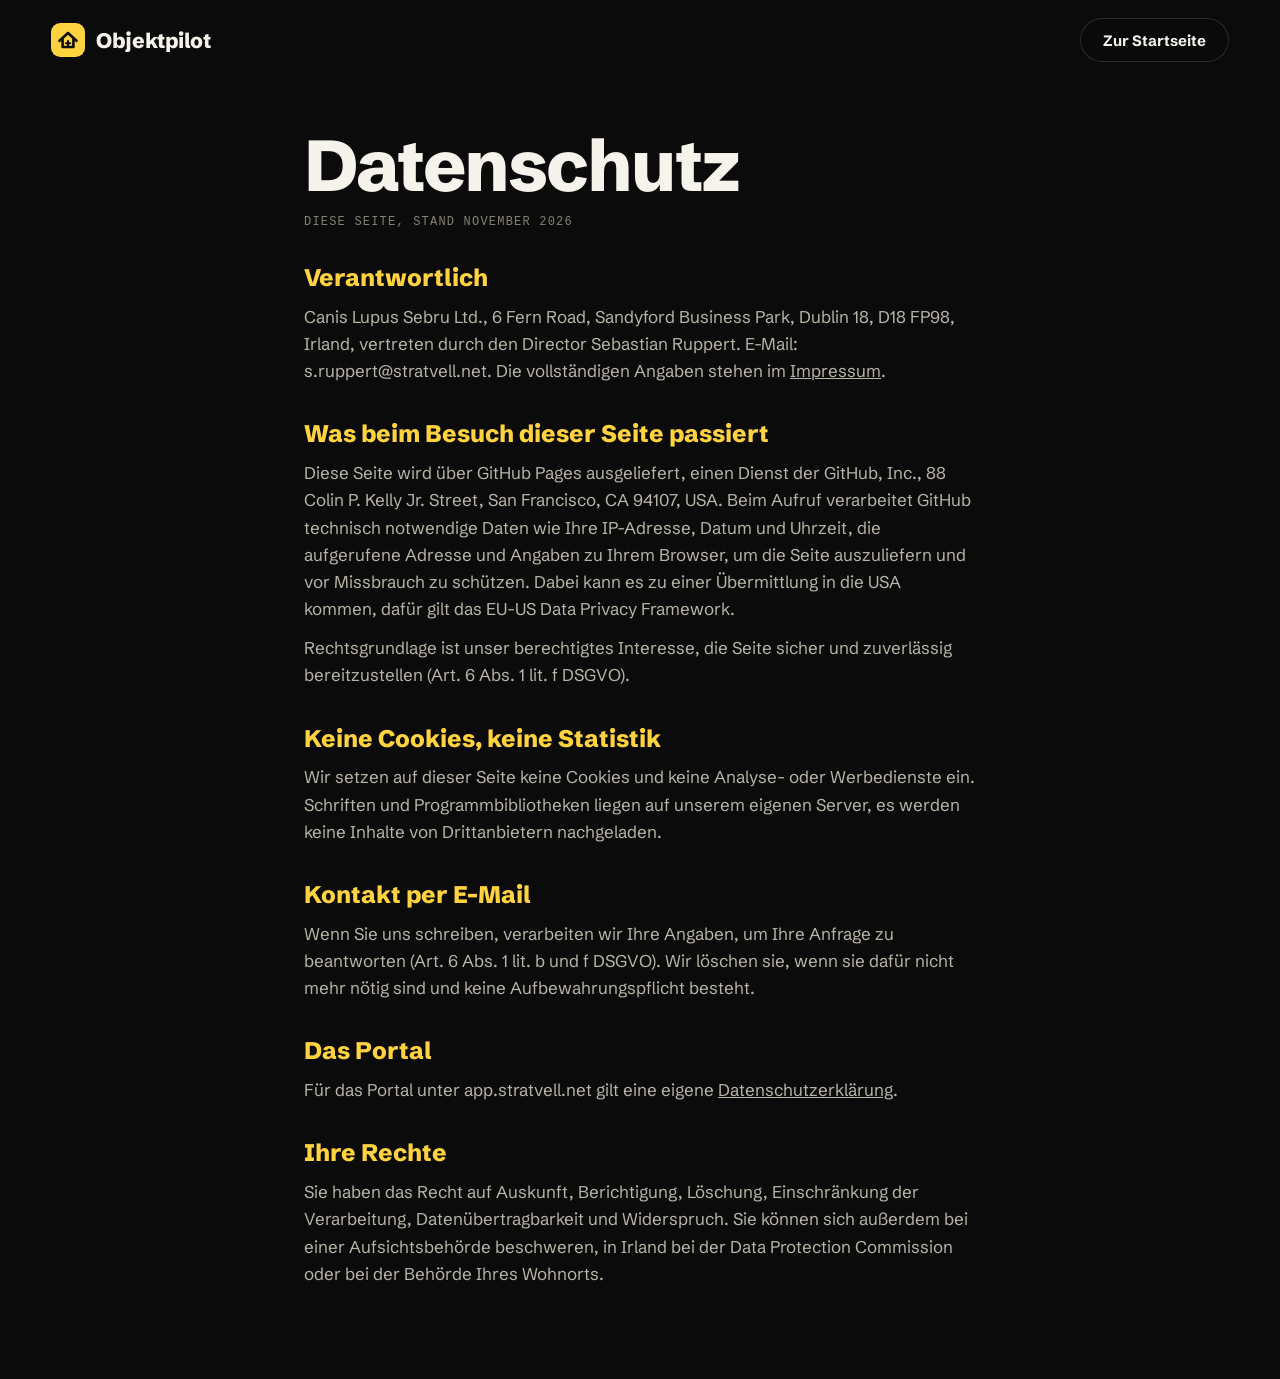
==== datenschutz.html @ 286008e8 "Landingpage Objektpilot für Vertriebe" ====
<!doctype html>
<html lang="de">
<head>
<meta charset="utf-8">
<meta name="viewport" content="width=device-width, initial-scale=1, viewport-fit=cover">
<title>Datenschutz | Objektpilot</title>
<meta name="robots" content="noindex">
<meta name="theme-color" content="#0B0B0B">
<link rel="icon" type="image/svg+xml" href="favicon.svg">
<link rel="stylesheet" href="assets/site.css?v=1">
</head>
<body>
<header class="nav">
  <a class="brand" href="./" aria-label="Objektpilot, zur Startseite">
    <svg width="34" height="34" viewBox="0 0 44 44" aria-hidden="true"><rect width="44" height="44" rx="12" fill="#FFD23F"/><path d="M11 23 L22 13 L33 23" fill="none" stroke="#111" stroke-width="3.4" stroke-linecap="round" stroke-linejoin="round"/><path d="M15 21 V31 H29 V21" fill="none" stroke="#111" stroke-width="3.4" stroke-linecap="round" stroke-linejoin="round"/><path d="M22 23.5 V29 M19.25 26.25 H24.75" stroke="#111" stroke-width="2.8" stroke-linecap="round"/></svg>
    <span>Objektpilot</span>
  </a>
  <nav><a class="pill pill-line" href="./">Zur Startseite</a></nav>
</header>
<main class="legal">
  <h1>Datenschutz</h1>
  <p class="date">Diese Seite, Stand November 2026</p>

  <h2>Verantwortlich</h2>
  <p>Canis Lupus Sebru Ltd., 6 Fern Road, Sandyford Business Park, Dublin 18, D18 FP98, Irland, vertreten durch den Director Sebastian Ruppert. E-Mail: s.ruppert@stratvell.net. Die vollständigen Angaben stehen im <a href="https://app.stratvell.net/impressum.html">Impressum</a>.</p>

  <h2>Was beim Besuch dieser Seite passiert</h2>
  <p>Diese Seite wird über GitHub Pages ausgeliefert, einen Dienst der GitHub, Inc., 88 Colin P. Kelly Jr. Street, San Francisco, CA 94107, USA. Beim Aufruf verarbeitet GitHub technisch notwendige Daten wie Ihre IP-Adresse, Datum und Uhrzeit, die aufgerufene Adresse und Angaben zu Ihrem Browser, um die Seite auszuliefern und vor Missbrauch zu schützen. Dabei kann es zu einer Übermittlung in die USA kommen, dafür gilt das EU-US Data Privacy Framework.</p>
  <p>Rechtsgrundlage ist unser berechtigtes Interesse, die Seite sicher und zuverlässig bereitzustellen (Art. 6 Abs. 1 lit. f DSGVO).</p>

  <h2>Keine Cookies, keine Statistik</h2>
  <p>Wir setzen auf dieser Seite keine Cookies und keine Analyse- oder Werbedienste ein. Schriften und Programmbibliotheken liegen auf unserem eigenen Server, es werden keine Inhalte von Drittanbietern nachgeladen.</p>

  <h2>Kontakt per E-Mail</h2>
  <p>Wenn Sie uns schreiben, verarbeiten wir Ihre Angaben, um Ihre Anfrage zu beantworten (Art. 6 Abs. 1 lit. b und f DSGVO). Wir löschen sie, wenn sie dafür nicht mehr nötig sind und keine Aufbewahrungspflicht besteht.</p>

  <h2>Das Portal</h2>
  <p>Für das Portal unter app.stratvell.net gilt eine eigene <a href="https://app.stratvell.net/datenschutz.html">Datenschutzerklärung</a>.</p>

  <h2>Ihre Rechte</h2>
  <p>Sie haben das Recht auf Auskunft, Berichtigung, Löschung, Einschränkung der Verarbeitung, Datenübertragbarkeit und Widerspruch. Sie können sich außerdem bei einer Aufsichtsbehörde beschweren, in Irland bei der Data Protection Commission oder bei der Behörde Ihres Wohnorts.</p>
</main>
</body>
</html>
---- assets/site.css ----
/* Objektpilot · Landingpage. Schwarz und Gelb wie das Portal, Scroll-Geschichte wie stratvell.net. */
@font-face{font-family:"Schibsted Grotesk";src:url(fonts/SchibstedGrotesk-latin.woff2) format("woff2");font-weight:400 900;font-display:swap;unicode-range:U+0000-00FF,U+0131,U+0152-0153,U+02BB-02BC,U+02C6,U+02DA,U+02DC,U+0304,U+0308,U+0329,U+2000-206F,U+20AC,U+2122,U+2191,U+2193,U+2212,U+2215,U+FEFF,U+FFFD}
@font-face{font-family:"Schibsted Grotesk";src:url(fonts/SchibstedGrotesk-latin-ext.woff2) format("woff2");font-weight:400 900;font-display:swap;unicode-range:U+0100-02BA,U+02BD-02C5,U+02C7-02CC,U+02CE-02D7,U+02DD-02FF,U+1E00-1E9F,U+20A0-20AB,U+20AD-20C0}
@font-face{font-family:"Geist Mono";src:url(fonts/GeistMono-Variable.woff2) format("woff2");font-weight:100 900;font-display:swap}

:root{
  --y:#FFD23F;--y-2:#F2BE00;--bg:#0B0B0B;--bg-2:#141414;--card:#181818;
  --ink:#F5F3EC;--ink-2:#B8B4A8;--ink-3:#85826F;--line:rgba(245,243,236,.14);
  --f-sans:"Schibsted Grotesk",system-ui,-apple-system,"Segoe UI",sans-serif;
  --f-mono:"Geist Mono",ui-monospace,Menlo,monospace;
  --gutter:clamp(20px,4vw,64px);
  --ease:cubic-bezier(.16,1,.3,1);
  color-scheme:dark;
}
*{box-sizing:border-box}
html{background:var(--bg);-webkit-text-size-adjust:100%}
html.lenis,html.lenis body{height:auto}
.lenis.lenis-smooth{scroll-behavior:auto!important}
body{margin:0;color:var(--ink);background:var(--bg);font:400 17px/1.6 var(--f-sans);-webkit-font-smoothing:antialiased;overflow-x:hidden}
a{color:inherit}
h1,h2,h3,p,ul{margin:0;padding:0}
h1,h2,h3{text-wrap:balance}
p,li{text-wrap:pretty}
::selection{background:var(--y);color:#111}
.y{color:var(--y)}

#scene{position:fixed;top:0;left:0;width:100%;height:100vh;height:100lvh;display:block;z-index:0;opacity:0;transition:opacity 1.2s ease}
#scene.on{opacity:1}
.veil{position:fixed;inset:0;z-index:1;pointer-events:none;background:radial-gradient(120% 90% at 50% 45%,transparent 50%,rgba(0,0,0,.6) 100%)}
.no-webgl #scene{display:none}
.no-webgl body{background:radial-gradient(70% 55% at 78% 30%,#2a2309,#0B0B0B 70%) fixed}

/* Lader: das Logo zeichnet sich */
.loader{position:fixed;inset:0;z-index:50;display:grid;place-items:center;background:var(--bg);transition:opacity .7s ease,visibility .7s}
.loader svg{width:88px;overflow:visible}
.loader rect{fill:var(--y);transform-origin:center;animation:pop .7s var(--ease) both}
.loader path{fill:none;stroke:#111;stroke-width:3.4;stroke-linecap:round;stroke-linejoin:round;stroke-dasharray:1;stroke-dashoffset:1;animation:draw .9s .25s var(--ease) forwards}
@keyframes pop{from{transform:scale(.6);opacity:0}}
@keyframes draw{to{stroke-dashoffset:0}}
body:not(.is-loading) .loader{opacity:0;visibility:hidden}

/* Navigation */
.nav{position:fixed;top:0;left:0;right:0;z-index:20;display:flex;align-items:center;justify-content:space-between;gap:16px;padding:18px var(--gutter)}
.brand{display:inline-flex;align-items:center;gap:11px;text-decoration:none;font:800 21px/1 var(--f-sans);letter-spacing:-.02em}
.brand small{font:400 11px/1 var(--f-mono);letter-spacing:.12em;text-transform:uppercase;color:var(--ink-3);margin-left:4px}
.nav nav{display:flex;align-items:center;gap:22px}
.nav-link{font:400 12px/1 var(--f-mono);letter-spacing:.08em;text-transform:uppercase;text-decoration:none;color:var(--ink-2)}
.nav-link:hover{color:var(--ink)}
.pill{display:inline-flex;align-items:center;justify-content:center;gap:8px;min-height:44px;padding:0 22px;border-radius:999px;font:700 15px/1 var(--f-sans);text-decoration:none;transition:transform .4s var(--ease),background .3s,color .3s,border-color .3s;border:0;cursor:pointer}
.pill:hover{transform:translateY(-2px)}
.pill:focus-visible,a:focus-visible,button:focus-visible{outline:2px solid var(--y);outline-offset:3px}
.pill-y{background:var(--y);color:#111}
.pill-y:hover{background:#ffe07a}
.pill-line{border:1px solid var(--line);color:var(--ink);background:rgba(11,11,11,.35)}
.pill-line:hover{border-color:var(--y)}
.pill-lg{min-height:58px;padding:0 30px;font-size:17px}

/* Fortschritt */
.rail{position:fixed;left:var(--gutter);bottom:26px;z-index:15;display:flex;align-items:center;gap:14px;font:400 11px/1 var(--f-mono);letter-spacing:.14em;text-transform:uppercase;color:var(--ink-2);transition:opacity .4s}
.rail-track{position:relative;width:120px;height:2px;background:var(--line);overflow:hidden;border-radius:2px}
.rail-track i{position:absolute;inset:0;background:var(--y);transform-origin:left;transform:scaleX(0)}
.rail.off{opacity:0}

/* Aufbau */
main{position:relative;z-index:10}
.wrap{width:100%;padding:0 var(--gutter)}
.s{position:relative;min-height:100vh;min-height:100svh}
.sticky{position:sticky;top:0;min-height:100vh;min-height:100svh;display:flex;flex-direction:column;justify-content:center;padding:90px var(--gutter)}
.center{text-align:center}

/* Start */
.s-hero{display:flex;flex-direction:column;justify-content:center;padding:120px var(--gutter) 90px}
.eyebrow{font:400 12px/1.5 var(--f-mono);letter-spacing:.14em;text-transform:uppercase;color:var(--y);margin-bottom:24px}
.display{font:800 clamp(44px,6.6vw,118px)/.98 var(--f-sans);letter-spacing:-.035em;max-width:min(64vw,1080px);text-shadow:0 2px 50px rgba(0,0,0,.6)}
.ln{display:block;overflow:hidden;padding-bottom:.08em;margin-bottom:-.08em}
.ln>span{display:block;transform:translateY(110%);transition:transform 1.3s var(--ease)}
.ln:nth-child(2)>span{transition-delay:.08s}.ln:nth-child(3)>span{transition-delay:.16s}.ln:nth-child(4)>span{transition-delay:.24s}
body.ready .ln>span{transform:none}
.lead{max-width:560px;margin-top:28px;color:var(--ink-2);font-size:clamp(17px,1.45vw,21px);text-shadow:0 1px 20px rgba(0,0,0,.9)}
.cta-row{display:flex;flex-wrap:wrap;gap:12px;margin-top:36px}
.cta-row.center{justify-content:center}
.marken{display:flex;flex-wrap:wrap;gap:8px;margin-top:40px;font:400 12px/1.4 var(--f-mono);letter-spacing:.04em;color:var(--ink-2)}
.marken span{padding:7px 12px;border:1px solid var(--line);border-radius:8px;background:rgba(11,11,11,.5)}
.scroll-hint{position:absolute;right:var(--gutter);bottom:24px;display:flex;align-items:center;gap:12px;font:400 11px/1 var(--f-mono);letter-spacing:.16em;text-transform:uppercase;color:var(--ink-2)}
.scroll-hint span{display:block;width:2px;height:38px;background:linear-gradient(var(--y),transparent);animation:drip 2.2s ease-in-out infinite;transform-origin:top}
@keyframes drip{0%{transform:scaleY(0)}55%{transform:scaleY(1)}100%{transform:scaleY(1);opacity:0}}

/* Einblenden */
.reveal{opacity:0;transform:translateY(34px);transition:opacity 1.1s var(--ease),transform 1.3s var(--ease)}
.reveal.in{opacity:1;transform:none}

/* Abschnitte mit Text neben dem Logo */
.s-step{height:170vh}
.panel{width:min(540px,100%)}
.right .panel{margin-left:auto}
.num{font:400 13px/1 var(--f-mono);letter-spacing:.16em;color:var(--y);margin-bottom:18px}
.title{font:800 clamp(34px,3.7vw,64px)/1.02 var(--f-sans);letter-spacing:-.03em;margin-bottom:24px;text-shadow:0 2px 40px rgba(0,0,0,.8)}
.body{color:var(--ink);font-size:clamp(16px,1.25vw,19px);line-height:1.62;text-shadow:0 1px 18px rgba(0,0,0,.95)}
.body+.body{margin-top:14px}
.body.muted{color:var(--ink-2)}

/* Zahlen */
.fakten{display:grid;grid-template-columns:repeat(3,minmax(0,1fr));gap:14px;margin-top:34px;max-width:620px}
.fakt{border-top:2px solid var(--y);padding-top:14px}
.fakt b{display:block;font:800 clamp(28px,2.8vw,44px)/1 var(--f-sans);letter-spacing:-.03em}
.fakt span{display:block;margin-top:8px;font-size:14px;line-height:1.45;color:var(--ink-2)}
.fakt sup{font:400 10px/1 var(--f-mono);color:var(--ink-3)}

/* Nutzen als große Zeilen */
.s-nutzen{height:190vh}
.felder{list-style:none;margin-bottom:30px;max-width:min(54vw,1000px)}
.felder li{padding:14px 0;border-top:1px solid var(--line)}
.felder li:last-child{border-bottom:1px solid var(--line)}
.felder b{display:block;font:800 clamp(22px,2.5vw,42px)/1.08 var(--f-sans);letter-spacing:-.025em;text-shadow:0 2px 30px rgba(0,0,0,.8)}
.felder span{display:block;margin-top:6px;max-width:560px;color:var(--ink-2);font-size:clamp(15px,1.1vw,17px)}

/* Vertrauen */
.punkte{display:grid;gap:18px;margin-top:8px}
.punkt{display:grid;grid-template-columns:34px 1fr;gap:14px;align-items:start}
.punkt i{width:34px;height:34px;border-radius:10px;background:var(--y);color:#111;display:grid;place-items:center;font:800 15px/1 var(--f-sans);font-style:normal}
.punkt b{display:block;font-size:19px;margin-bottom:3px}
.punkt span{color:var(--ink-2);font-size:16px;line-height:1.55}

/* Ausprobieren */
.s-probe{padding:16vh var(--gutter)}
.karten{display:grid;grid-template-columns:repeat(3,minmax(0,1fr));gap:16px;margin-top:40px}
.karte{position:relative;display:flex;flex-direction:column;gap:12px;min-height:260px;padding:26px;border-radius:24px;background:rgba(24,24,24,.92);border:1px solid var(--line);text-decoration:none;transition:transform .5s var(--ease),border-color .3s}
.karte:hover{transform:translateY(-6px);border-color:var(--y)}
.karte .k-num{font:400 12px/1 var(--f-mono);letter-spacing:.14em;color:var(--y)}
.karte b{font:800 26px/1.1 var(--f-sans);letter-spacing:-.02em}
.karte span{color:var(--ink-2);font-size:16px}
.karte em{margin-top:auto;font:700 15px/1 var(--f-sans);font-style:normal;color:var(--y)}
.karte.gelb{background:var(--y);color:#111;border-color:var(--y)}
.karte.gelb .k-num,.karte.gelb em{color:#111}
.karte.gelb span{color:#3b3420}
.hinweis{margin-top:18px;font-size:14px;color:var(--ink-3)}

/* Kontakt */
.s-kontakt{display:flex;flex-direction:column;justify-content:flex-end;padding:0 var(--gutter) 12vh;min-height:120vh}
.kontakt-title{font:800 clamp(36px,4.6vw,84px)/1.02 var(--f-sans);letter-spacing:-.035em;max-width:1100px;margin:0 auto;text-shadow:0 2px 40px rgba(0,0,0,.85)}
.person{display:inline-flex;align-items:center;gap:14px;margin-top:30px;padding:10px 18px 10px 10px;border:1px solid var(--line);border-radius:999px;background:rgba(11,11,11,.6);text-align:left}
.person i{width:40px;height:40px;border-radius:50%;background:var(--y);color:#111;display:grid;place-items:center;font:800 14px/1 var(--f-sans);font-style:normal}
.person b{display:block;font-size:15px}
.person span{display:block;font-size:13px;color:var(--ink-2)}

/* Fuß */
.foot{position:relative;z-index:12;background:#070707;border-top:1px solid var(--line);padding:56px 0 30px;font-size:15px;color:var(--ink-2)}
.foot-grid{display:grid;grid-template-columns:2fr 1fr 1fr;gap:32px}
.foot-head{font:400 11px/1 var(--f-mono);letter-spacing:.16em;text-transform:uppercase;color:var(--y);margin-bottom:14px}
.foot a{text-decoration:none}
.foot a:hover{color:var(--ink);text-decoration:underline}
.foot ol{margin:0;padding-left:18px;font-size:13px;color:var(--ink-3)}
.foot p+p{margin-top:10px}
.copy{margin-top:40px;font:400 12px/1.5 var(--f-mono);color:var(--ink-3)}

/* Rechtstexte */
.legal{position:relative;z-index:2;max-width:720px;margin:0 auto;padding:130px 24px 80px}
.legal h1{font:800 clamp(40px,6vw,72px)/1 var(--f-sans);letter-spacing:-.03em;margin-bottom:14px}
.legal h2{font:800 24px/1.2 var(--f-sans);margin:36px 0 10px;color:var(--y)}
.legal p,.legal li{color:var(--ink-2)}
.legal p{margin:0 0 12px}
.legal ul{margin:0 0 12px;padding-left:20px}
.legal .date{font:400 12px/1 var(--f-mono);letter-spacing:.1em;text-transform:uppercase;color:var(--ink-3);margin-bottom:30px}

/* Mobil */
@media (max-width:900px){
  .karten{grid-template-columns:1fr}
  .karte{min-height:0}
  .foot-grid{grid-template-columns:1fr}
}
@media (max-width:760px){
  .nav nav .nav-link{display:none}
  .brand small{display:none}
  .nav .pill{min-height:38px;padding:0 14px;font-size:13px;white-space:nowrap}
  .display{max-width:none;font-size:clamp(30px,9vw,56px)}
  .ln>span{white-space:nowrap}
  .s-hero{justify-content:flex-end;padding:44vh var(--gutter) 70px}
  .sticky{justify-content:flex-end;padding:40vh var(--gutter) 60px}
  .panel{background:rgba(11,11,11,.88);border:1px solid var(--line);border-radius:22px;padding:22px}
  .right .panel{margin-left:0}
  .felder{max-width:none}
  .fakten{grid-template-columns:1fr 1fr}
  .s-step{height:150vh}
  .scroll-hint{display:none}
  .rail{display:none}
  .person{flex-wrap:wrap}
}
@media (prefers-reduced-motion:reduce){
  .reveal,.ln>span{transition:none;opacity:1;transform:none}
  .scroll-hint span{animation:none}
}
.s-nutzen .title{max-width:min(54vw,1000px)}
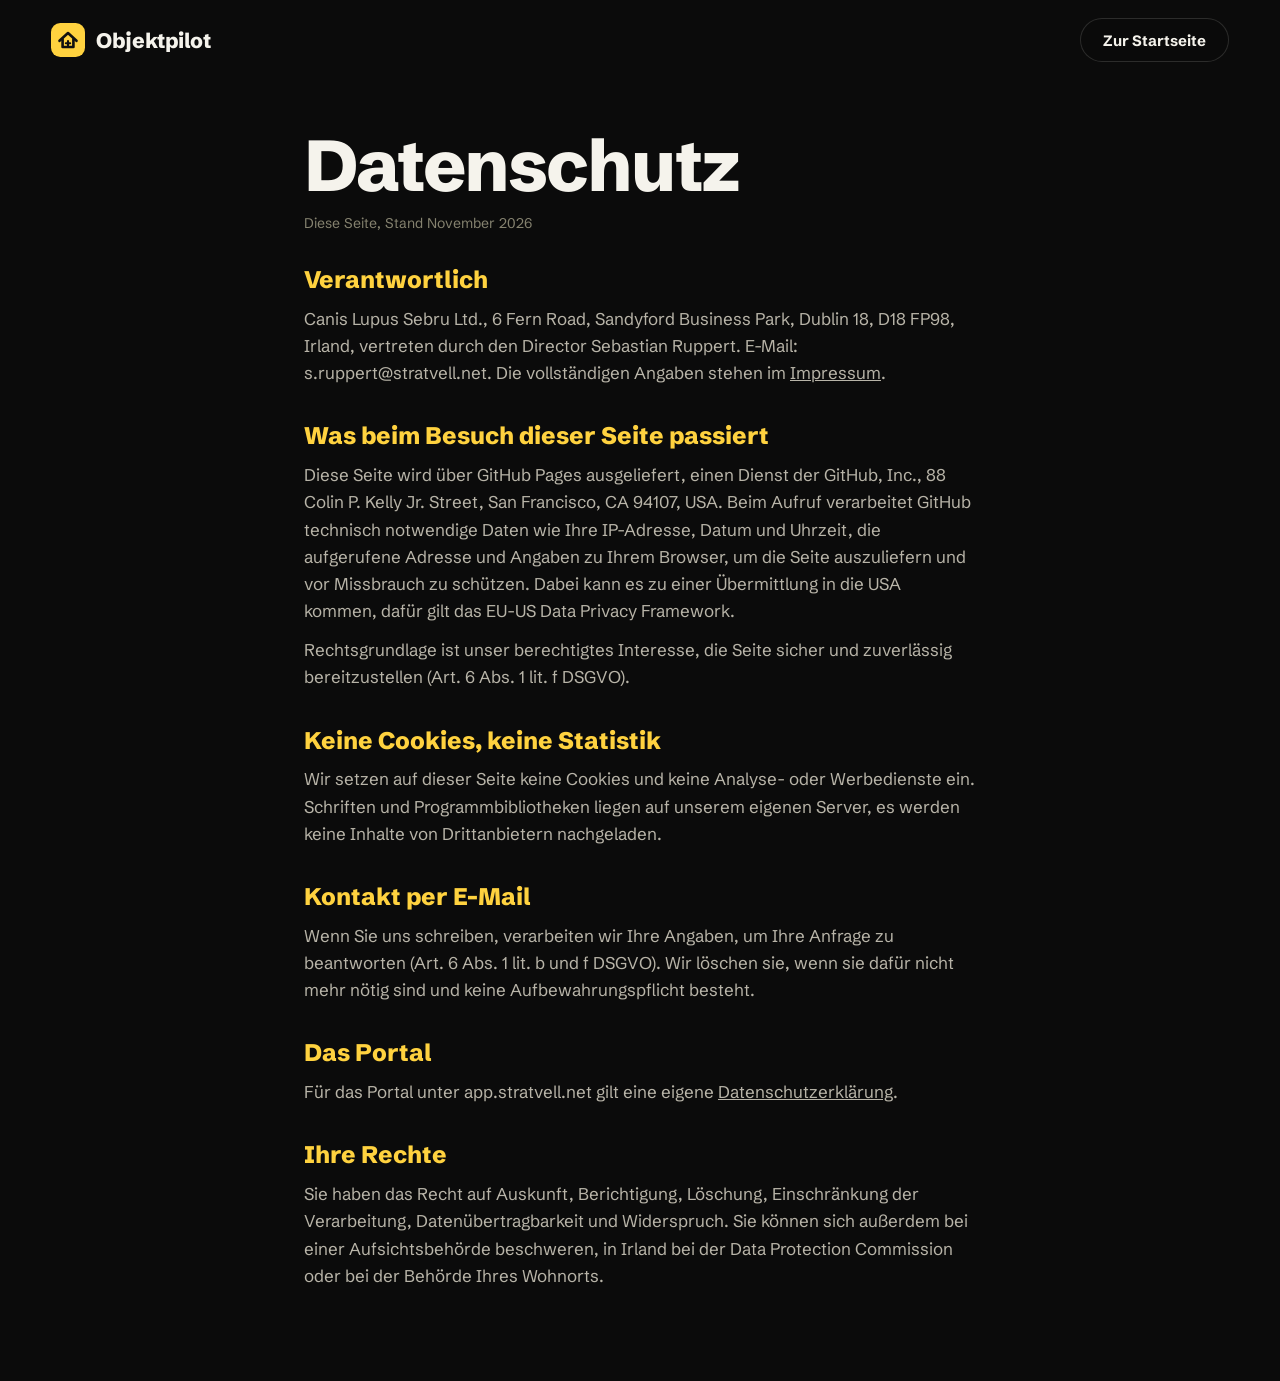
==== commit 31046b42: "Bezeichnungen in der Hausschrift statt Monospace" ====
--- a/datenschutz.html
+++ b/datenschutz.html
@@ -7,7 +7,7 @@
 <meta name="robots" content="noindex">
 <meta name="theme-color" content="#0B0B0B">
 <link rel="icon" type="image/svg+xml" href="favicon.svg">
-<link rel="stylesheet" href="assets/site.css?v=1">
+<link rel="stylesheet" href="assets/site.css?v=2">
 </head>
 <body>
 <header class="nav">
--- a/assets/site.css
+++ b/assets/site.css
@@ -1,13 +1,12 @@
 /* Objektpilot · Landingpage. Schwarz und Gelb wie das Portal, Scroll-Geschichte wie stratvell.net. */
 @font-face{font-family:"Schibsted Grotesk";src:url(fonts/SchibstedGrotesk-latin.woff2) format("woff2");font-weight:400 900;font-display:swap;unicode-range:U+0000-00FF,U+0131,U+0152-0153,U+02BB-02BC,U+02C6,U+02DA,U+02DC,U+0304,U+0308,U+0329,U+2000-206F,U+20AC,U+2122,U+2191,U+2193,U+2212,U+2215,U+FEFF,U+FFFD}
 @font-face{font-family:"Schibsted Grotesk";src:url(fonts/SchibstedGrotesk-latin-ext.woff2) format("woff2");font-weight:400 900;font-display:swap;unicode-range:U+0100-02BA,U+02BD-02C5,U+02C7-02CC,U+02CE-02D7,U+02DD-02FF,U+1E00-1E9F,U+20A0-20AB,U+20AD-20C0}
-@font-face{font-family:"Geist Mono";src:url(fonts/GeistMono-Variable.woff2) format("woff2");font-weight:100 900;font-display:swap}
 
 :root{
   --y:#FFD23F;--y-2:#F2BE00;--bg:#0B0B0B;--bg-2:#141414;--card:#181818;
   --ink:#F5F3EC;--ink-2:#B8B4A8;--ink-3:#85826F;--line:rgba(245,243,236,.14);
   --f-sans:"Schibsted Grotesk",system-ui,-apple-system,"Segoe UI",sans-serif;
-  --f-mono:"Geist Mono",ui-monospace,Menlo,monospace;
+  --f-label:"Schibsted Grotesk",system-ui,-apple-system,"Segoe UI",sans-serif;
   --gutter:clamp(20px,4vw,64px);
   --ease:cubic-bezier(.16,1,.3,1);
   color-scheme:dark;
@@ -42,9 +41,9 @@
 /* Navigation */
 .nav{position:fixed;top:0;left:0;right:0;z-index:20;display:flex;align-items:center;justify-content:space-between;gap:16px;padding:18px var(--gutter)}
 .brand{display:inline-flex;align-items:center;gap:11px;text-decoration:none;font:800 21px/1 var(--f-sans);letter-spacing:-.02em}
-.brand small{font:400 11px/1 var(--f-mono);letter-spacing:.12em;text-transform:uppercase;color:var(--ink-3);margin-left:4px}
+.brand small{font:600 13px/1 var(--f-label);color:var(--ink-3);margin-left:4px}
 .nav nav{display:flex;align-items:center;gap:22px}
-.nav-link{font:400 12px/1 var(--f-mono);letter-spacing:.08em;text-transform:uppercase;text-decoration:none;color:var(--ink-2)}
+.nav-link{font:600 14px/1 var(--f-label);text-decoration:none;color:var(--ink-2)}
 .nav-link:hover{color:var(--ink)}
 .pill{display:inline-flex;align-items:center;justify-content:center;gap:8px;min-height:44px;padding:0 22px;border-radius:999px;font:700 15px/1 var(--f-sans);text-decoration:none;transition:transform .4s var(--ease),background .3s,color .3s,border-color .3s;border:0;cursor:pointer}
 .pill:hover{transform:translateY(-2px)}
@@ -56,7 +55,7 @@
 .pill-lg{min-height:58px;padding:0 30px;font-size:17px}
 
 /* Fortschritt */
-.rail{position:fixed;left:var(--gutter);bottom:26px;z-index:15;display:flex;align-items:center;gap:14px;font:400 11px/1 var(--f-mono);letter-spacing:.14em;text-transform:uppercase;color:var(--ink-2);transition:opacity .4s}
+.rail{position:fixed;left:var(--gutter);bottom:26px;z-index:15;display:flex;align-items:center;gap:14px;font:600 13px/1 var(--f-label);color:var(--ink-2);transition:opacity .4s}
 .rail-track{position:relative;width:120px;height:2px;background:var(--line);overflow:hidden;border-radius:2px}
 .rail-track i{position:absolute;inset:0;background:var(--y);transform-origin:left;transform:scaleX(0)}
 .rail.off{opacity:0}
@@ -70,7 +69,7 @@
 
 /* Start */
 .s-hero{display:flex;flex-direction:column;justify-content:center;padding:120px var(--gutter) 90px}
-.eyebrow{font:400 12px/1.5 var(--f-mono);letter-spacing:.14em;text-transform:uppercase;color:var(--y);margin-bottom:24px}
+.eyebrow{font:600 17px/1.4 var(--f-label);color:var(--y);margin-bottom:20px}
 .display{font:800 clamp(44px,6.6vw,118px)/.98 var(--f-sans);letter-spacing:-.035em;max-width:min(64vw,1080px);text-shadow:0 2px 50px rgba(0,0,0,.6)}
 .ln{display:block;overflow:hidden;padding-bottom:.08em;margin-bottom:-.08em}
 .ln>span{display:block;transform:translateY(110%);transition:transform 1.3s var(--ease)}
@@ -79,9 +78,9 @@
 .lead{max-width:560px;margin-top:28px;color:var(--ink-2);font-size:clamp(17px,1.45vw,21px);text-shadow:0 1px 20px rgba(0,0,0,.9)}
 .cta-row{display:flex;flex-wrap:wrap;gap:12px;margin-top:36px}
 .cta-row.center{justify-content:center}
-.marken{display:flex;flex-wrap:wrap;gap:8px;margin-top:40px;font:400 12px/1.4 var(--f-mono);letter-spacing:.04em;color:var(--ink-2)}
+.marken{display:flex;flex-wrap:wrap;gap:8px;margin-top:40px;font:600 14px/1.4 var(--f-label);color:var(--ink-2)}
 .marken span{padding:7px 12px;border:1px solid var(--line);border-radius:8px;background:rgba(11,11,11,.5)}
-.scroll-hint{position:absolute;right:var(--gutter);bottom:24px;display:flex;align-items:center;gap:12px;font:400 11px/1 var(--f-mono);letter-spacing:.16em;text-transform:uppercase;color:var(--ink-2)}
+.scroll-hint{position:absolute;right:var(--gutter);bottom:24px;display:flex;align-items:center;gap:12px;font:600 13px/1 var(--f-label);color:var(--ink-2)}
 .scroll-hint span{display:block;width:2px;height:38px;background:linear-gradient(var(--y),transparent);animation:drip 2.2s ease-in-out infinite;transform-origin:top}
 @keyframes drip{0%{transform:scaleY(0)}55%{transform:scaleY(1)}100%{transform:scaleY(1);opacity:0}}
 
@@ -93,7 +92,7 @@
 .s-step{height:170vh}
 .panel{width:min(540px,100%)}
 .right .panel{margin-left:auto}
-.num{font:400 13px/1 var(--f-mono);letter-spacing:.16em;color:var(--y);margin-bottom:18px}
+.num{font:700 16px/1.2 var(--f-label);color:var(--y);margin-bottom:16px}
 .title{font:800 clamp(34px,3.7vw,64px)/1.02 var(--f-sans);letter-spacing:-.03em;margin-bottom:24px;text-shadow:0 2px 40px rgba(0,0,0,.8)}
 .body{color:var(--ink);font-size:clamp(16px,1.25vw,19px);line-height:1.62;text-shadow:0 1px 18px rgba(0,0,0,.95)}
 .body+.body{margin-top:14px}
@@ -104,7 +103,7 @@
 .fakt{border-top:2px solid var(--y);padding-top:14px}
 .fakt b{display:block;font:800 clamp(28px,2.8vw,44px)/1 var(--f-sans);letter-spacing:-.03em}
 .fakt span{display:block;margin-top:8px;font-size:14px;line-height:1.45;color:var(--ink-2)}
-.fakt sup{font:400 10px/1 var(--f-mono);color:var(--ink-3)}
+.fakt sup{font:500 12px/1 var(--f-label);color:var(--ink-3)}
 
 /* Nutzen als große Zeilen */
 .s-nutzen{height:190vh}
@@ -126,7 +125,7 @@
 .karten{display:grid;grid-template-columns:repeat(3,minmax(0,1fr));gap:16px;margin-top:40px}
 .karte{position:relative;display:flex;flex-direction:column;gap:12px;min-height:260px;padding:26px;border-radius:24px;background:rgba(24,24,24,.92);border:1px solid var(--line);text-decoration:none;transition:transform .5s var(--ease),border-color .3s}
 .karte:hover{transform:translateY(-6px);border-color:var(--y)}
-.karte .k-num{font:400 12px/1 var(--f-mono);letter-spacing:.14em;color:var(--y)}
+.karte .k-num{font:600 14px/1 var(--f-label);color:var(--y)}
 .karte b{font:800 26px/1.1 var(--f-sans);letter-spacing:-.02em}
 .karte span{color:var(--ink-2);font-size:16px}
 .karte em{margin-top:auto;font:700 15px/1 var(--f-sans);font-style:normal;color:var(--y)}
@@ -146,12 +145,12 @@
 /* Fuß */
 .foot{position:relative;z-index:12;background:#070707;border-top:1px solid var(--line);padding:56px 0 30px;font-size:15px;color:var(--ink-2)}
 .foot-grid{display:grid;grid-template-columns:2fr 1fr 1fr;gap:32px}
-.foot-head{font:400 11px/1 var(--f-mono);letter-spacing:.16em;text-transform:uppercase;color:var(--y);margin-bottom:14px}
+.foot-head{font:600 13px/1 var(--f-label);color:var(--y);margin-bottom:14px}
 .foot a{text-decoration:none}
 .foot a:hover{color:var(--ink);text-decoration:underline}
 .foot ol{margin:0;padding-left:18px;font-size:13px;color:var(--ink-3)}
 .foot p+p{margin-top:10px}
-.copy{margin-top:40px;font:400 12px/1.5 var(--f-mono);color:var(--ink-3)}
+.copy{margin-top:40px;font:400 14px/1.5 var(--f-label);color:var(--ink-3)}
 
 /* Rechtstexte */
 .legal{position:relative;z-index:2;max-width:720px;margin:0 auto;padding:130px 24px 80px}
@@ -160,7 +159,7 @@
 .legal p,.legal li{color:var(--ink-2)}
 .legal p{margin:0 0 12px}
 .legal ul{margin:0 0 12px;padding-left:20px}
-.legal .date{font:400 12px/1 var(--f-mono);letter-spacing:.1em;text-transform:uppercase;color:var(--ink-3);margin-bottom:30px}
+.legal .date{font:400 14px/1 var(--f-label);color:var(--ink-3);margin-bottom:30px}
 
 /* Mobil */
 @media (max-width:900px){
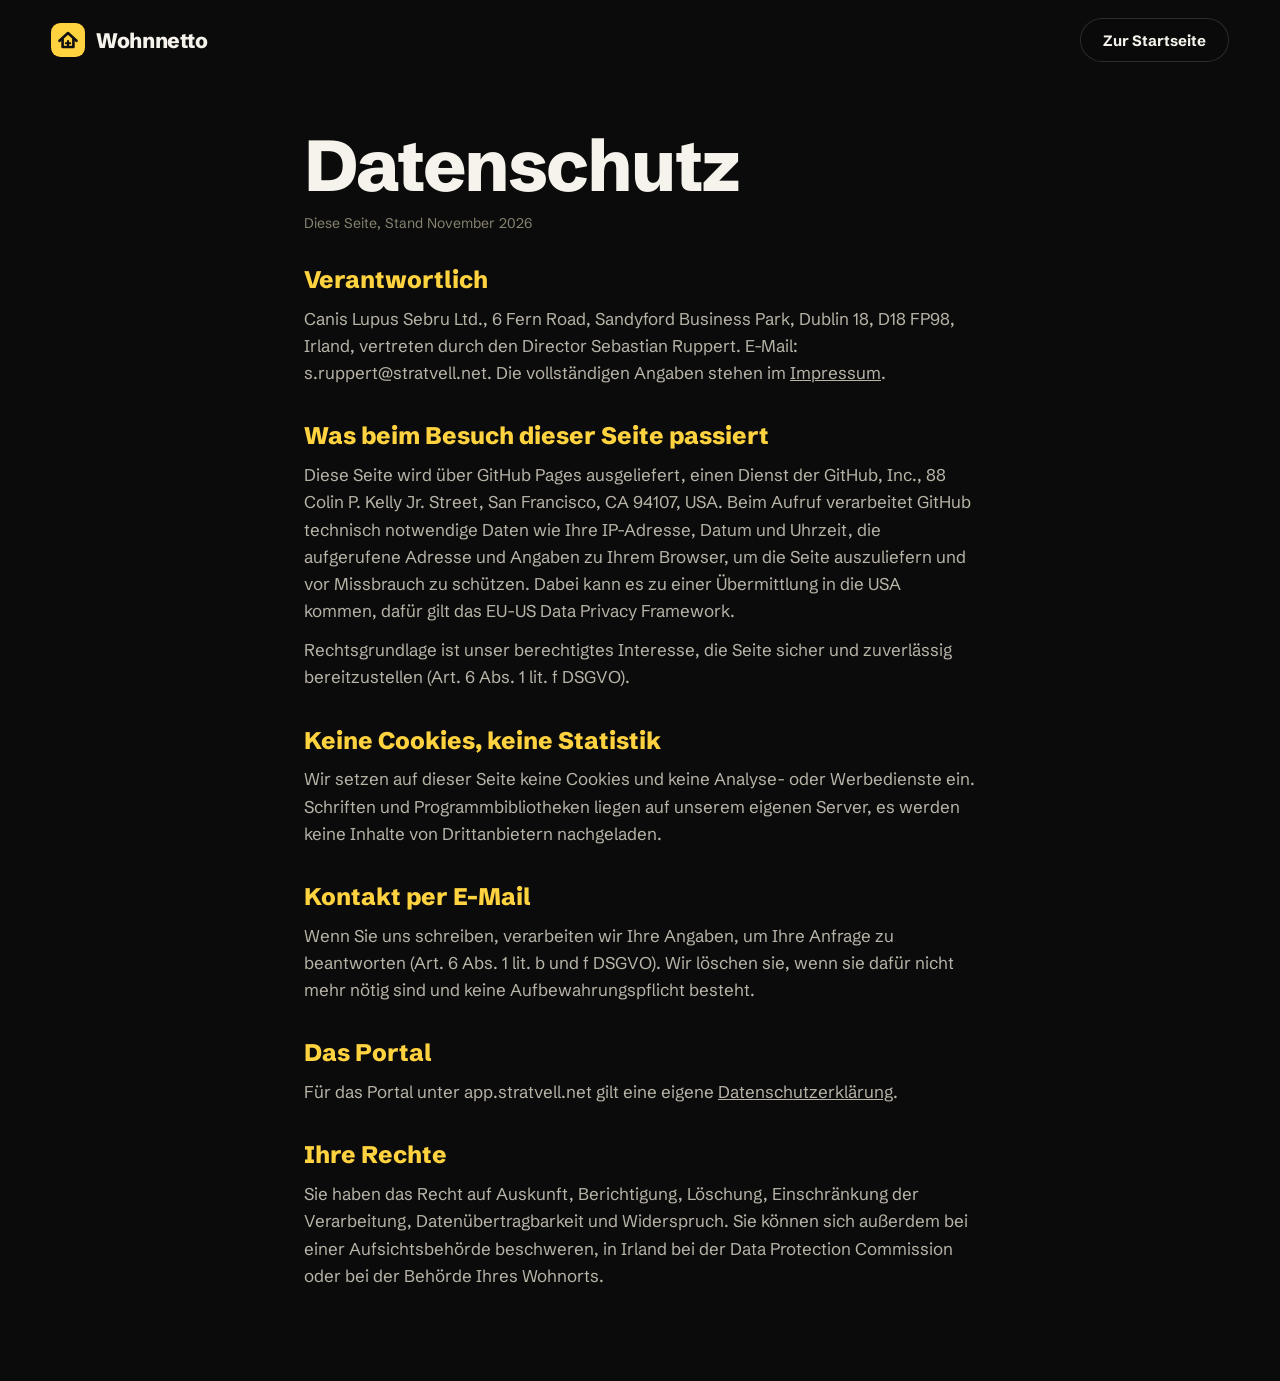
==== commit abcae070: "Umbenennung in Wohnnetto, Adresse wohnnetto.stratvell.net" ====
--- a/datenschutz.html
+++ b/datenschutz.html
@@ -3,17 +3,17 @@
 <head>
 <meta charset="utf-8">
 <meta name="viewport" content="width=device-width, initial-scale=1, viewport-fit=cover">
-<title>Datenschutz | Objektpilot</title>
+<title>Datenschutz | Wohnnetto</title>
 <meta name="robots" content="noindex">
 <meta name="theme-color" content="#0B0B0B">
 <link rel="icon" type="image/svg+xml" href="favicon.svg">
-<link rel="stylesheet" href="assets/site.css?v=2">
+<link rel="stylesheet" href="assets/site.css?v=3">
 </head>
 <body>
 <header class="nav">
-  <a class="brand" href="./" aria-label="Objektpilot, zur Startseite">
+  <a class="brand" href="./" aria-label="Wohnnetto, zur Startseite">
     <svg width="34" height="34" viewBox="0 0 44 44" aria-hidden="true"><rect width="44" height="44" rx="12" fill="#FFD23F"/><path d="M11 23 L22 13 L33 23" fill="none" stroke="#111" stroke-width="3.4" stroke-linecap="round" stroke-linejoin="round"/><path d="M15 21 V31 H29 V21" fill="none" stroke="#111" stroke-width="3.4" stroke-linecap="round" stroke-linejoin="round"/><path d="M22 23.5 V29 M19.25 26.25 H24.75" stroke="#111" stroke-width="2.8" stroke-linecap="round"/></svg>
-    <span>Objektpilot</span>
+    <span>Wohnnetto</span>
   </a>
   <nav><a class="pill pill-line" href="./">Zur Startseite</a></nav>
 </header>
--- a/assets/site.css
+++ b/assets/site.css
@@ -1,4 +1,4 @@
-/* Objektpilot · Landingpage. Schwarz und Gelb wie das Portal, Scroll-Geschichte wie stratvell.net. */
+/* Wohnnetto · Landingpage. Schwarz und Gelb wie das Portal, Scroll-Geschichte wie stratvell.net. */
 @font-face{font-family:"Schibsted Grotesk";src:url(fonts/SchibstedGrotesk-latin.woff2) format("woff2");font-weight:400 900;font-display:swap;unicode-range:U+0000-00FF,U+0131,U+0152-0153,U+02BB-02BC,U+02C6,U+02DA,U+02DC,U+0304,U+0308,U+0329,U+2000-206F,U+20AC,U+2122,U+2191,U+2193,U+2212,U+2215,U+FEFF,U+FFFD}
 @font-face{font-family:"Schibsted Grotesk";src:url(fonts/SchibstedGrotesk-latin-ext.woff2) format("woff2");font-weight:400 900;font-display:swap;unicode-range:U+0100-02BA,U+02BD-02C5,U+02C7-02CC,U+02CE-02D7,U+02DD-02FF,U+1E00-1E9F,U+20A0-20AB,U+20AD-20C0}
 
@@ -144,7 +144,7 @@
 
 /* Fuß */
 .foot{position:relative;z-index:12;background:#070707;border-top:1px solid var(--line);padding:56px 0 30px;font-size:15px;color:var(--ink-2)}
-.foot-grid{display:grid;grid-template-columns:2fr 1fr 1fr;gap:32px}
+.foot-grid{display:grid;grid-template-columns:1.6fr 1.3fr .8fr 1.3fr;gap:32px}
 .foot-head{font:600 13px/1 var(--f-label);color:var(--y);margin-bottom:14px}
 .foot a{text-decoration:none}
 .foot a:hover{color:var(--ink);text-decoration:underline}
@@ -189,3 +189,4 @@
   .scroll-hint span{animation:none}
 }
 .s-nutzen .title{max-width:min(54vw,1000px)}
+.fakten.zwei{grid-template-columns:repeat(2,minmax(0,1fr))}
